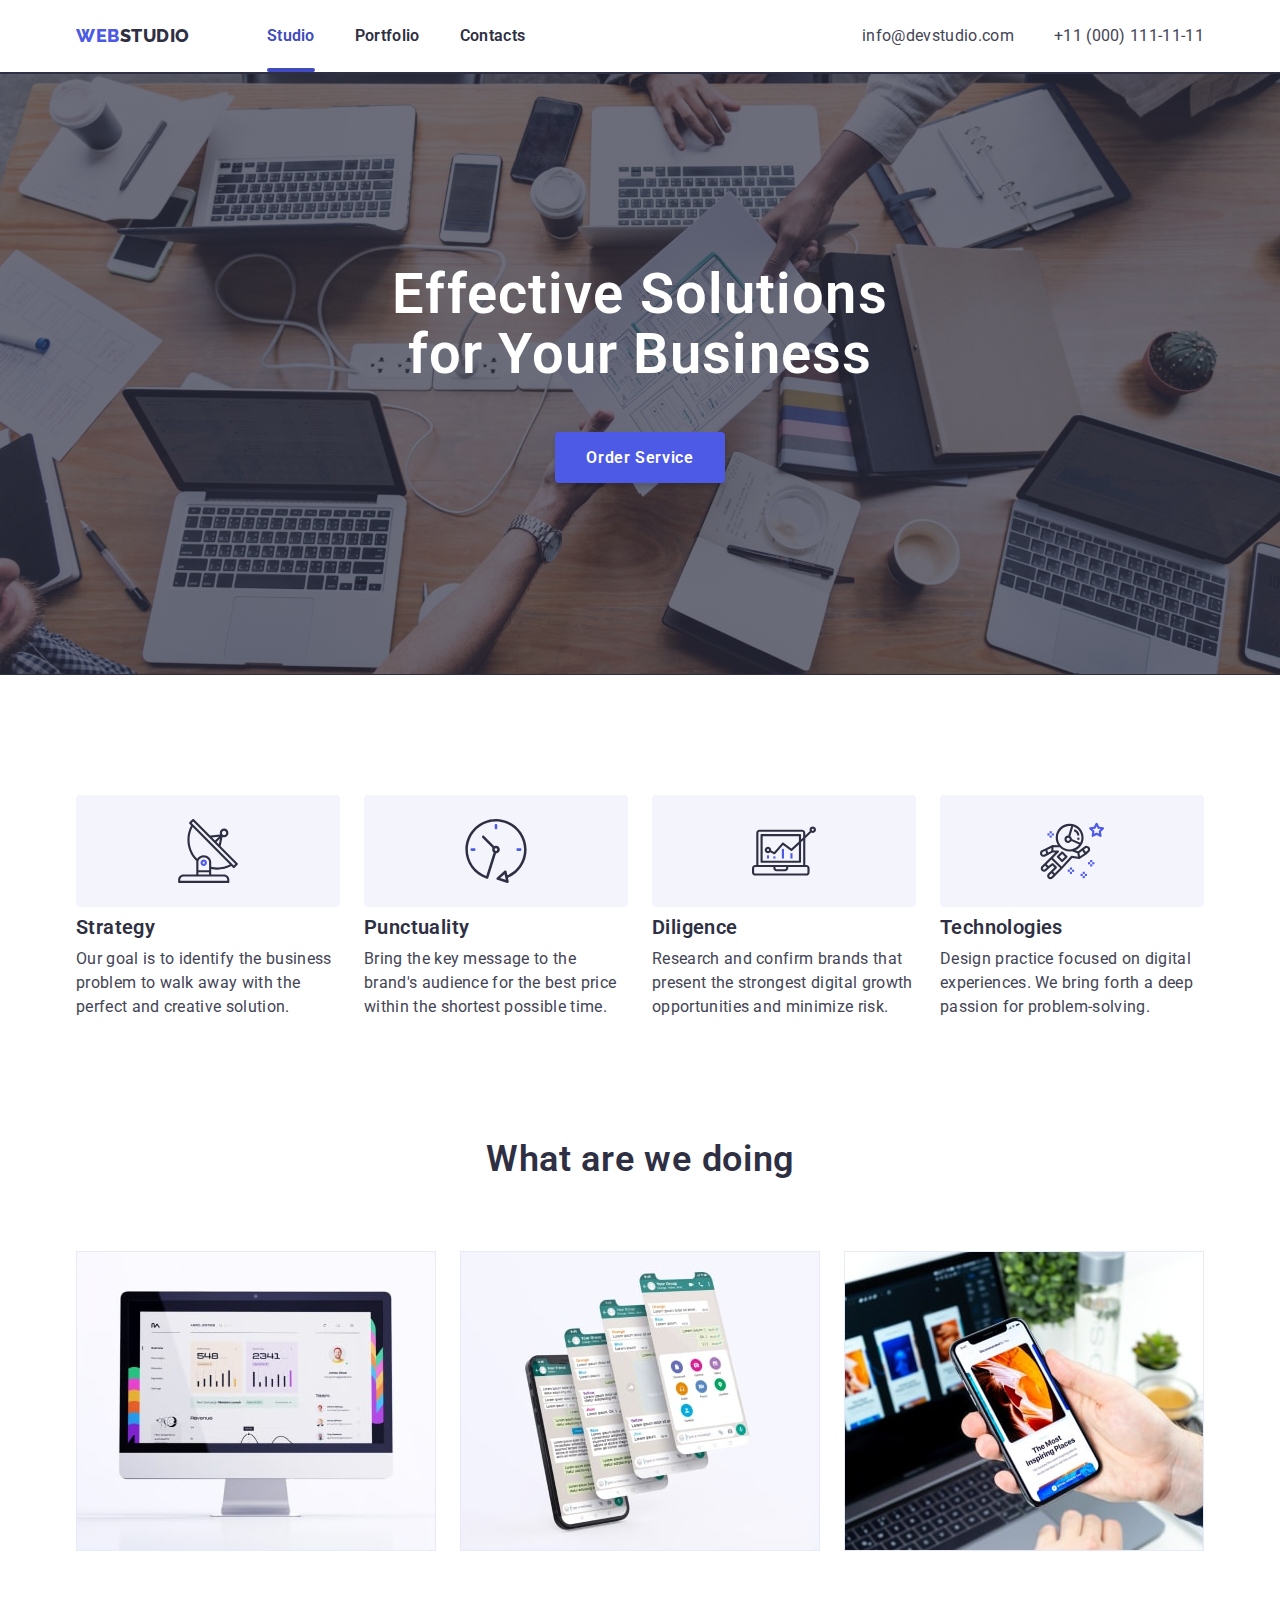
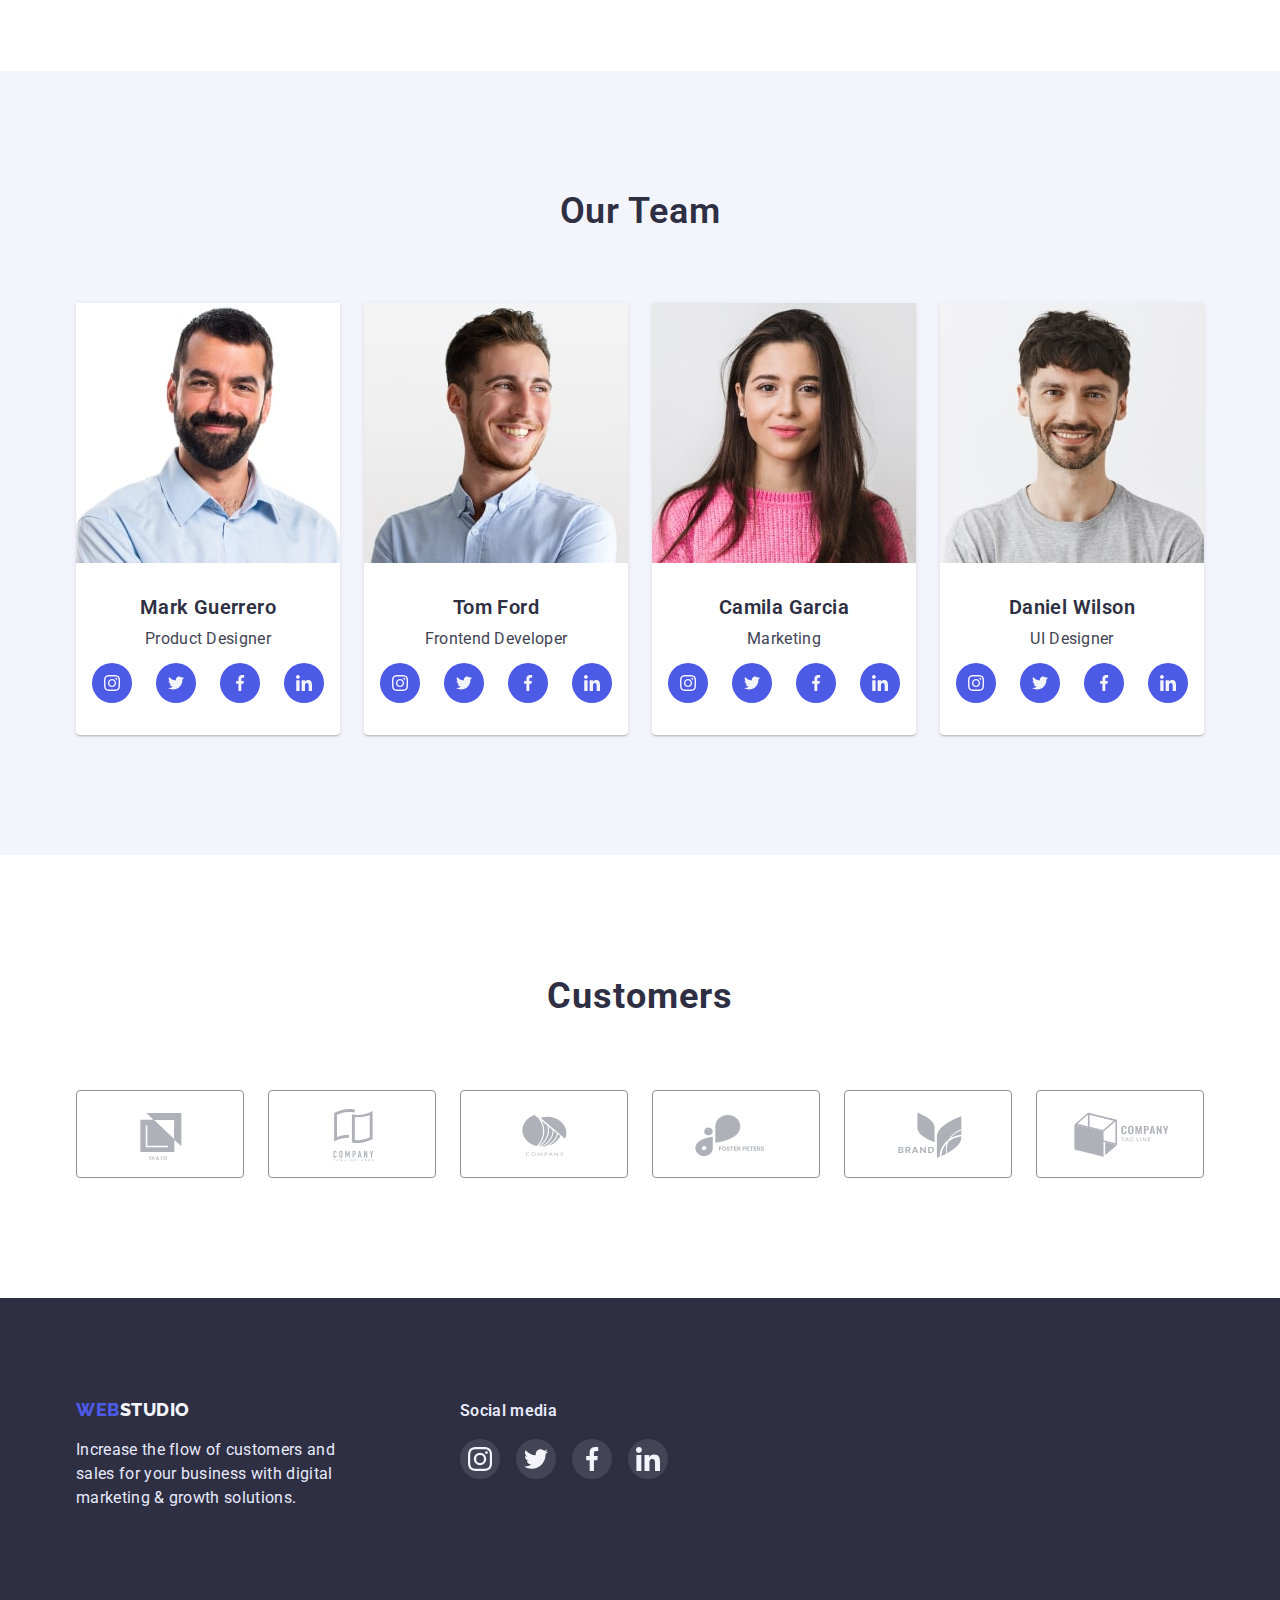
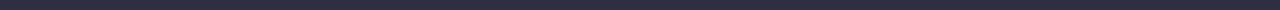
==== index.html @ 889d9b77 "Add files via upload" ====
<!DOCTYPE html>
<html lang="en">
 <head>
  <meta charset="UTF-8" />
  <meta
   http-equiv="X-UA-Compatible"
   content="IE=edge"
  />
  <meta
   name="viewport"
   content="width=device-width, initial-scale=1.0"
  />
  <title>Document</title>
  <link
   rel="stylesheet"
   href="https://cdnjs.cloudflare.com/ajax/libs/modern-normalize/1.0.0/modern-normalize.min.css"
  />
  <link
   rel="preconnect"
   href="https://fonts.googleapis.com"
  />
  <link
   rel="preconnect"
   href="https://fonts.gstatic.com"
   crossorigin
  />
  <link
   href="https://fonts.googleapis.com/css2?family=Raleway:wght@700&family=Roboto:wght@400;500;700;900&display=swap"
   rel="stylesheet"
  />

  <link
   rel="stylesheet"
   href="./css/styles.css"
  />
 </head>
 <body>
  <header class="header">
   <div class="container header-container">
    <nav class="navigation">
     <a
      href=""
      class="logo"
      ><span class="accent">Web</span>Studio</a
     >
     <ul class="header-nav-list list">
      <li class="header-item">
       <a
        href="./index.html"
        class="header-link current"
        >Studio</a
       >
      </li>
      <li class="header-item">
       <a
        href="./portfolio.html"
        class="header-link"
        >Portfolio</a
       >
      </li>
      <li class="header-item">
       <a
        href=""
        class="header-link"
        >Contacts</a
       >
      </li>
     </ul>
    </nav>
    <ul class="header-list list">
     <li class="header-item">
      <a
       href="mailto:info@devstudio.com"
       class="header-link-mail"
       >info@devstudio.com</a
      >
     </li>
     <li class="header-item">
      <a
       href="tel:+110001111111"
       class="header-link-tel"
       >+11 (000) 111-11-11</a
      >
     </li>
    </ul>
   </div>
  </header>
  <main>
   <section class="hero">
    <div class="container">
     <h1 class="hero-title">
      Effective Solutions <br />
      for Your Business
     </h1>
     <div class="btn-content">
      <button
       type="button"
       class="btn"
       data-modal-open
      >
       Order Service
      </button>
     </div>
    </div>
   </section>
   <section class="info-section">
    <div class="container">
     <div class="info-contant">
      <ul class="info-list list">
       <li class="info-item">
        <div class="info-icon-content">
         <svg
          class="info-icon"
          width="64"
          height="64"
         >
          <use href="./images/icons.svg#icon-antenna"></use>
         </svg>
        </div>
        <h3 class="info-title">Strategy</h3>
        <div class="info-title-content">
         <p class="info-text">
          Our goal is to identify the business problem to walk away with the perfect and creative solution.
         </p>
        </div>
       </li>
       <li class="info-item">
        <div class="info-icon-content">
         <svg
          class="info-icon"
          width="64"
          height="64"
         >
          <use href="./images/icons.svg#icon-clock"></use>
         </svg>
        </div>
        <div class="info-title-content">
         <h3 class="info-title">Punctuality</h3>
         <p class="info-text">
          Bring the key message to the brand's audience for the best price within the shortest possible time.
         </p>
        </div>
       </li>
       <li class="info-item">
        <div class="info-icon-content">
         <svg
          class="info-icon"
          width="64"
          height="64"
         >
          <use href="./images/icons.svg#icon-diagram"></use>
         </svg>
        </div>
        <div class="info-title-content">
         <h3 class="info-title">Diligence</h3>
         <p class="info-text">
          Research and confirm brands that present the strongest digital growth opportunities and minimize risk.
         </p>
        </div>
       </li>
       <li class="info-item">
        <div class="info-icon-content">
         <svg
          class="info-icon"
          width="64"
          height="64"
         >
          <use href="./images/icons.svg#icon-astronaut"></use>
         </svg>
        </div>
        <div class="info-title-content">
         <h3 class="info-title">Technologies</h3>
         <p class="info-text">
          Design practice focused on digital experiences. We bring forth a deep passion for problem-solving.
         </p>
        </div>
       </li>
      </ul>
     </div>
    </div>
   </section>
   <section class="action">
    <div class="container">
     <h2 class="action-title">What are we doing</h2>
     <ul class="action-list list">
      <li class="action-item">
       <img
        src="./images/img_1.jpg"
        alt="компьютер"
        width="360"
        height="300"
        class="action-img"
       />
      </li>
      <li class="action-item">
       <img
        src="./images/img_2.jpg"
        alt="чат в телефоне"
        width="360"
        height="300"
        class="action-img"
       />
      </li>
      <li class="action-item">
       <img
        src="./images/img_3.jpg"
        alt="телефон в руке"
        width="360"
        height="300"
        class="action-img"
       />
      </li>
     </ul>
    </div>
   </section>
   <section class="team">
    <div class="container">
     <h2 class="team-title">Our Team</h2>
     <ul class="team-list list">
      <li class="team-item">
       <img
        src="./images/mark_guerrero.jpg"
        alt="Mark Guerrero"
        width="264"
        class="team-img"
       />
       <div class="team-name-content">
        <h3 class="team-name">Mark Guerrero</h3>
        <p class="team-text">Product Designer</p>
        <ul class="team-soc-list list">
         <li class="team-soc-item">
          <a
           class="team-soc-link"
           href=""
          >
           <svg
            class="team-soc-icon"
            width="16"
            height="16"
           >
            <use href="./images/icons.svg#icon-instagram"></use>
           </svg>
          </a>
         </li>
         <li class="team-soc-item">
          <a
           class="team-soc-link"
           href=""
          >
           <svg
            class="team-soc-icon"
            width="16"
            height="16"
           >
            <use href="./images/icons.svg#icon-twitter"></use></svg
          ></a>
         </li>
         <li class="team-soc-item">
          <a
           class="team-soc-link"
           href=""
          >
           <svg
            class="team-soc-icon"
            width="16"
            height="16"
           >
            <use href="./images/icons.svg#icon-facebook"></use>
           </svg>
          </a>
         </li>
         <li class="team-soc-item">
          <a
           class="team-soc-link"
           href=""
          >
           <svg
            class="team-soc-icon"
            width="16"
            height="16"
           >
            <use href="./images/icons.svg#icon-linkedin"></use>
           </svg>
          </a>
         </li>
        </ul>
       </div>
      </li>
      <li class="team-item">
       <img
        src="./images/tom_ford.jpg"
        alt="Tom Ford"
        width="264"
        class="team-img"
       />
       <div class="team-name-content">
        <h3 class="team-name">Tom Ford</h3>
        <p class="team-text">Frontend Developer</p>
        <ul class="team-soc-list list">
         <li class="team-soc-item">
          <a
           class="team-soc-link"
           href=""
          >
           <svg
            class="team-soc-icon"
            width="16"
            height="16"
           >
            <use href="./images/icons.svg#icon-instagram"></use>
           </svg>
          </a>
         </li>
         <li class="team-soc-item">
          <a
           class="team-soc-link"
           href=""
          >
           <svg
            class="team-soc-icon"
            width="16"
            height="16"
           >
            <use href="./images/icons.svg#icon-twitter"></use></svg
          ></a>
         </li>
         <li class="team-soc-item">
          <a
           class="team-soc-link"
           href=""
          >
           <svg
            class="team-soc-icon"
            width="16"
            height="16"
           >
            <use href="./images/icons.svg#icon-facebook"></use>
           </svg>
          </a>
         </li>
         <li class="team-soc-item">
          <a
           class="team-soc-link"
           href=""
          >
           <svg
            class="team-soc-icon"
            width="16"
            height="16"
           >
            <use href="./images/icons.svg#icon-linkedin"></use>
           </svg>
          </a>
         </li>
        </ul>
       </div>
      </li>
      <li class="team-item">
       <img
        src="./images/camila_garcia.jpg"
        alt="Camila Garcia"
        width="264"
        class="team-img"
       />
       <div class="team-name-content">
        <h3 class="team-name">Camila Garcia</h3>
        <p class="team-text">Marketing</p>
        <ul class="team-soc-list list">
         <li class="team-soc-item">
          <a
           class="team-soc-link"
           href=""
          >
           <svg
            class="team-soc-icon"
            width="16"
            height="16"
           >
            <use href="./images/icons.svg#icon-instagram"></use>
           </svg>
          </a>
         </li>
         <li class="team-soc-item">
          <a
           class="team-soc-link"
           href=""
          >
           <svg
            class="team-soc-icon"
            width="16"
            height="16"
           >
            <use href="./images/icons.svg#icon-twitter"></use></svg
          ></a>
         </li>
         <li class="team-soc-item">
          <a
           class="team-soc-link"
           href=""
          >
           <svg
            class="team-soc-icon"
            width="16"
            height="16"
           >
            <use href="./images/icons.svg#icon-facebook"></use>
           </svg>
          </a>
         </li>
         <li class="team-soc-item">
          <a
           class="team-soc-link"
           href=""
          >
           <svg
            class="team-soc-icon"
            width="16"
            height="16"
           >
            <use href="./images/icons.svg#icon-linkedin"></use>
           </svg>
          </a>
         </li>
        </ul>
       </div>
      </li>
      <li class="team-item">
       <img
        src="./images/daniel_wilson.jpg"
        alt="Daniel Wilson"
        width="264"
        class="team-img"
       />
       <div class="team-name-content">
        <h3 class="team-name">Daniel Wilson</h3>
        <p class="team-text">UI Designer</p>
        <ul class="team-soc-list list">
         <li class="team-soc-item">
          <a
           class="team-soc-link"
           href=""
          >
           <svg
            class="team-soc-icon"
            width="16"
            height="16"
           >
            <use href="./images/icons.svg#icon-instagram"></use>
           </svg>
          </a>
         </li>
         <li class="team-soc-item">
          <a
           class="team-soc-link"
           href=""
          >
           <svg
            class="team-soc-icon"
            width="16"
            height="16"
           >
            <use href="./images/icons.svg#icon-twitter"></use></svg
          ></a>
         </li>
         <li class="team-soc-item">
          <a
           class="team-soc-link"
           href=""
          >
           <svg
            class="team-soc-icon"
            width="16"
            height="16"
           >
            <use href="./images/icons.svg#icon-facebook"></use>
           </svg>
          </a>
         </li>
         <li class="team-soc-item">
          <a
           class="team-soc-link"
           href=""
          >
           <svg
            class="team-soc-icon"
            width="16"
            height="16"
           >
            <use href="./images/icons.svg#icon-linkedin"></use>
           </svg>
          </a>
         </li>
        </ul>
       </div>
      </li>
     </ul>
    </div>
   </section>
   <section class="customers-section">
    <div class="container">
     <h2 class="customers-title">Customers</h2>
     <ul class="customers-list list">
      <li class="customers-item">
       <a
        class="customers-link"
        href=""
       >
        <svg
         class="customers-logo"
         width="104"
         height="56"
        >
         <use href="./images/icons.svg#icon-logo-1"></use>
        </svg>
       </a>
      </li>
      <li class="customers-item">
       <a
        class="customers-link"
        href=""
       >
        <svg
         class="customers-logo"
         width="104"
         height="56"
        >
         <use href="./images/icons.svg#icon-logo-2"></use>
        </svg>
       </a>
      </li>
      <li class="customers-item">
       <a
        class="customers-link"
        href=""
       >
        <svg
         class="customers-logo"
         width="104"
         height="56"
        >
         <use href="./images/icons.svg#icon-logo-3"></use>
        </svg>
       </a>
      </li>
      <li class="customers-item">
       <a
        class="customers-link"
        href=""
       >
        <svg
         class="customers-logo"
         width="104"
         height="56"
        >
         <use href="./images/icons.svg#icon-logo-4"></use>
        </svg>
       </a>
      </li>
      <li class="customers-item">
       <a
        class="customers-link"
        href=""
       >
        <svg
         class="customers-logo"
         width="104"
         height="56"
        >
         <use href="./images/icons.svg#icon-logo-5"></use>
        </svg>
       </a>
      </li>
      <li class="customers-item">
       <a
        class="customers-link"
        href=""
       >
        <svg
         class="customers-logo"
         width="104"
         height="56"
        >
         <use href="./images/icons.svg#icon-logo-6"></use>
        </svg>
       </a>
      </li>
     </ul>
    </div>
   </section>
  </main>
  <footer class="footer">
   <div class="container footer-container">
    <div class="footer-logo-content">
     <a
      href=""
      class="footer-logo"
     >
      <span class="accent">Web</span>Studio</a
     >
     <p class="footer-text">
      Increase the flow of customers and sales for your business with digital marketing & growth solutions.
     </p>
    </div>
    <div class="footer-soc-content">
     <h3 class="footer-soc">Social media</h3>
     <ul class="footer-soc-list list">
      <li class="footer-soc-item">
       <a
        class="footer-soc-link"
        href=""
       >
        <svg
         class="footer-soc-icon"
         width="24"
         height="24"
        >
         <use href="./images/icons.svg#icon-instagram"></use>
        </svg>
       </a>
      </li>
      <li class="footer-soc-item">
       <a
        class="footer-soc-link"
        href=""
       >
        <svg
         class="footer-soc-icon"
         width="24"
         height="24"
        >
         <use href="./images/icons.svg#icon-twitter"></use>
        </svg>
       </a>
      </li>
      <li class="footer-soc-item">
       <a
        class="footer-soc-link"
        href=""
       >
        <svg
         class="footer-soc-icon"
         width="24"
         height="24"
        >
         <use href="./images/icons.svg#icon-facebook"></use>
        </svg>
       </a>
      </li>
      <li class="footer-soc-item">
       <a
        class="footer-soc-link"
        href=""
       >
        <svg
         class="footer-soc-icon"
         width="24"
         height="24"
        >
         <use href="./images/icons.svg#icon-linkedin"></use>
        </svg>
       </a>
      </li>
     </ul>
    </div>
   </div>
  </footer>
  <div
   class="backdrop is-hidden"
   data-modal
  >
   <div class="modal">
    <button
     type="button"
     class="modal-close-btn"
     data-modal-close
    >
     <svg
      class="btn-icon"
      width="8"
      height="8"
     >
      <use href="./images/icons.svg#icon-vector"></use>
     </svg>
    </button>
   </div>
  </div>
  <script src="./js/modal.js"></script>
 </body>
</html>
---- css/styles.css ----
:root {
 --accent-color: #4d5ae5;
 --footer-text-color: #e7e9fc;
 --hero-title-color: #ffffff;
 --background-footer-color: #2e2f42;
 --body-text-color: #434455;
 --soc-icon: #f4f4fd;
 --main-title: #2e2f42;
}

p,
h1,
h2,
h3,
h4,
h5,
h6 {
 margin: 0;
}

ul {
 margin: 0;
 padding: 0;
}

button {
 cursor: pointer;
}

img {
 display: block;
}

body {
 font-family: "Roboto", sans-serif;
 color: #434455;
}

.list {
 list-style: none;
}

a {
 text-decoration: none;
}

.container {
 width: 1128px;
 /* padding-left: 15px;
 padding-right: 15px; */
 margin: 0 auto;
 /* outline: 2px solid red; */
}

.logo {
 font-family: "Raleway";
 font-style: normal;
 font-weight: 800;
 font-size: 18px;
 line-height: 1.33;
 letter-spacing: 0.03em;
 color: var(--main-title);
 text-transform: uppercase;
}

.accent {
 color: var(--accent-color);
}
/* -----------HEADER------------- */
.header {
 padding-top: 24px;
 padding-bottom: 24px;
 background: #ffffff;
 box-shadow: 0px 2px 1px rgba(46, 47, 66, 0.08), 0px 1px 1px rgba(46, 47, 66, 0.16), 0px 1px 6px rgba(46, 47, 66, 0.08);
}

.logo {
 margin-right: 77px;
}

.header-container {
 display: flex;
}

.navigation {
 display: flex;
 margin-right: auto;
}

.header-nav-list {
 display: flex;
 gap: 40px;
}

.header-list {
 display: flex;
}

.header-link {
 font-weight: 600;
 font-size: 16px;
 line-height: 1.5;
 letter-spacing: 0.02em;
 color: var(--main-title);
 padding: 24px 0 28px 0;
 transition: color 250ms cubic-bezier(0.4, 0, 0.2, 1);
}

.header-link:hover,
.header-link:focus {
 color: #434455;
}

.current {
 position: relative;
}

.header-link.current::after {
 content: "";
 width: 100%;
 height: 4px;
 background: #404bbf;
 border-radius: 2px;
 position: absolute;
 left: 0;
 bottom: 1px;
}

.header-nav-list .header-link.current {
 color: #404bbf;
}

.header-link-mail,
.header-link-tel {
 font-weight: 400;
 font-size: 16px;
 line-height: 1.5;
 letter-spacing: 0.02em;
 color: var(--body-text-color);
 transition: color 250ms cubic-bezier(0.4, 0, 0.2, 1);
}

.header-link-mail:hover,
.header-link-tel:hover,
.header-link-mail:focus,
.header-link-tel:focus {
 color: #4d5ae5;
}

.header-link-mail {
 margin-right: 40px;
}

/* --------------HERO------------ */

.hero {
 background: var(--background-footer-color);
 background-image: linear-gradient(rgba(46, 47, 66, 0.7), rgba(46, 47, 66, 0.7)), url(../images/hero-bg.jpg);
 background-repeat: no-repeat;
 background-position: center;

 padding-top: 192px;
 padding-bottom: 192px;
}

.hero-title {
 font-weight: 600;
 font-size: 56px;
 line-height: calc(60 / 56);
 letter-spacing: 0.02em;
 color: var(--hero-title-color);
 margin-bottom: 48px;
 text-align: center;
 margin-bottom: 48px;
}

.btn {
 min-width: 170px;
 height: 51px;
 background: #4d5ae5;
 box-shadow: 0px 4px 4px rgba(0, 0, 0, 0.15);
 border-radius: 4px;
 border: none;
 font-weight: 600;
 font-size: 16px;
 line-height: calc(19 / 16);
 letter-spacing: 0.04em;
 color: #ffffff;
}

.btn-content {
 display: flex;
 justify-content: center;
}

.btn:hover,
.btn:focus {
 background: #4d5ae5;
 box-shadow: 0px 1px 6px rgba(46, 47, 66, 0.08), 0px 1px 1px rgba(46, 47, 66, 0.16), 0px 2px 1px rgba(46, 47, 66, 0.08);
 border-radius: 4px;
}

/* ---------INFO----------- */
.info-section {
 padding-top: 120px;
 padding-bottom: 120px;
}

.info-list {
 display: flex;
 gap: 24px;
}

.info-icon-content {
 width: 264px;
 height: 112px;
 background: #f4f4fd;
 border-radius: 4px;
 display: flex;
 align-items: center;
 justify-content: center;
 margin-bottom: 8px;
}

.info-title {
 font-weight: 600;
 font-size: 20px;
 line-height: calc(24 / 20);
 letter-spacing: 0.02em;
 color: var(--main-title);
 margin-bottom: 8px;
}

.info-text {
 width: 264px;
 height: 72px;
 font-size: 16px;
 line-height: calc(24 / 16);
 letter-spacing: 0.02em;
 color: var(--body-text-color);
}

/* ----------action----------- */

.action {
 padding-bottom: 120px;
}

.action-title {
 font-weight: 600;
 font-size: 36px;
 line-height: calc(40 / 36);
 letter-spacing: 0.02em;
 color: var(--main-title);
 margin-bottom: 72px;
 text-align: center;
}

.action-list {
 display: flex;
 gap: 24px;
}

/* -----------TEAM---------- */
.team {
 background: #f4f4fd;
 padding-top: 120px;
 padding-bottom: 120px;
}

.team-title {
 font-weight: 600;
 font-size: 36px;
 line-height: calc(40 / 36);
 letter-spacing: 0.02em;
 color: var(--main-title);
 margin-bottom: 72px;
 text-align: center;
}

.team-list {
 display: flex;
 gap: 24px;
}

.team-item {
 width: calc((100% - 72px) / 4);
 background: #ffffff;
 box-shadow: 0px 1px 6px rgba(46, 47, 66, 0.08), 0px 1px 1px rgba(46, 47, 66, 0.16), 0px 2px 1px rgba(46, 47, 66, 0.08);
 border-radius: 0px 0px 4px 4px;
}

.team-name-content {
 padding-top: 32px;
 padding-bottom: 32px;
}

.team-name {
 font-weight: 600;
 font-size: 20px;
 line-height: calc(24 / 20);
 letter-spacing: 0.02em;
 color: var(--main-title);
 margin-bottom: 8px;
 text-align: center;
}

.team-text {
 font-size: 16px;
 line-height: calc(24 / 16);
 letter-spacing: 0.02em;
 color: var(--body-text-color);
 text-align: center;
 margin-bottom: 12px;
}

.team-soc-list {
 display: flex;
 justify-content: center;
 gap: 24px;
}

.team-soc-item {
 width: 40px;
 height: 40px;
}

.team-soc-link {
 width: 100%;
 height: 100%;
 background: #4d5ae5;
 border-radius: 50%;
 display: flex;
 align-items: center;
 justify-content: center;
}

.team-soc-icon {
 fill: var(--soc-icon);
}

/* -----------Customers---------- */
.customers-section {
 padding-top: 120px;
 padding-bottom: 120px;
}

.customers-title {
 font-weight: 700;
 font-size: 36px;
 line-height: calc(43 / 36);
 letter-spacing: 0.03em;
 text-align: center;
 color: var(--main-title);
 margin-bottom: 72px;
}

.customers-list {
 display: flex;
 gap: 24px;
}

.customers-item {
 width: 168px;
 height: 88px;
}

.customers-link {
 width: 100%;
 height: 100%;
 border: 1px solid #8e8f99;
 border-radius: 4px;
 display: flex;
 align-items: center;
 justify-content: center;
 color: #afb1b8;
 transition: border-color 250ms cubic-bezier(0.4, 0, 0.2, 1), color 250ms cubic-bezier(0.4, 0, 0.2, 1);
}

.customers-link:hover {
 border-color: var(--accent-color);
 color: var(--accent-color);
}

.customers-logo {
 fill: currentColor;
}
/* ------------FOOTER----------- */

.footer {
 background: var(--background-footer-color);
 padding-top: 100px;
 padding-bottom: 100px;
}

.footer-container {
 display: flex;
 align-items: baseline;
}

.footer-logo-content {
 display: flex;
 flex-direction: column;
 margin-right: 120px;
 /* min-width: 264px;
 min-height: 72px; */
}

.footer-logo {
 font-family: "Raleway";
 font-style: normal;
 font-weight: 800;
 font-size: 18px;
 line-height: 1.33;
 letter-spacing: 0.03em;
 color: #f4f4fd;
 text-transform: uppercase;
 margin-bottom: 16px;
}

.footer-text {
 width: 264px;
 height: 72px;
 font-size: 16px;
 line-height: calc(24 / 16);
 letter-spacing: 0.02em;
 color: var(--footer-text-color);
}

.footer-soc {
 font-weight: 600;
 font-size: 16px;
 line-height: calc(24 / 16);
 letter-spacing: 0.02em;
 color: var(--footer-text-color);
 margin-bottom: 16px;
}

.footer-soc-list {
 display: flex;
 gap: 16px;
}

.footer-soc-item {
 width: 40px;
 height: 40px;
}

.footer-soc-link {
 width: 100%;
 height: 100%;
 background: rgba(255, 255, 255, 0.1);
 border-radius: 50%;
 display: flex;
 align-items: center;
 justify-content: center;
 transition: background-color 250ms cubic-bezier(0.4, 0, 0.2, 1);
}

.footer-soc-link:hover {
 background-color: #31d0aa;
}

.footer-soc-icon {
 fill: var(--soc-icon);
}

/* -------------PRTF---------- */
.prtf {
 padding-top: 96px;
 padding-bottom: 120px;
}

.prtf-list-btn {
 display: flex;
 justify-content: center;
 margin-bottom: 72px;
 gap: 24px;
}

.prtf-btn {
 background: #f4f4fd;
 border: 1px solid #e7e9fc;
 border-radius: 4px;
 font-weight: 600;
 font-size: 16px;
 line-height: calc(24 / 16);
 text-align: center;
 letter-spacing: 0.04em;
 color: #4d5ae5;
 padding: 12px 24px;
 transition: background 250ms cubic-bezier(0.4, 0, 0.2, 1), box-shadow 250ms cubic-bezier(0.4, 0, 0.2, 1),
  color 250ms cubic-bezier(0.4, 0, 0.2, 1), border-radius 250ms cubic-bezier(0.4, 0, 0.2, 1),
  border 250ms cubic-bezier(0.4, 0, 0.2, 1);
}

.prtf-btn:hover,
.prtf-btn:focus {
 background: #4d5ae5;
 box-shadow: 0px 3px 1px rgba(0, 0, 0, 0.1), 0px 2px 1px rgba(0, 0, 0, 0.08), 0px 2px 2px rgba(0, 0, 0, 0.12);
 border-radius: 4px;
 color: #ffffff;
 border: 1px solid #4d5ae5;
}

.prtf-list {
 display: flex;
 flex-wrap: wrap;
 row-gap: 48px;
 column-gap: 24px;
}

.prtf-item {
 width: calc((100% - 48px) / 3);
 transition: box-shadow 250ms cubic-bezier(0.4, 0, 0.2, 1);
}

.prtf-item:hover {
 box-shadow: 0px 1px 6px rgba(46, 47, 66, 0.08), 0px 1px 1px rgba(46, 47, 66, 0.16), 0px 2px 1px rgba(46, 47, 66, 0.08);
}

.prtf-top-wrap {
 position: relative;
 overflow: hidden;
}

.prtf-top-text {
 position: absolute;
 top: 0;
 font-size: 16px;
 line-height: calc(24 / 16);
 letter-spacing: 0.02em;
 color: #f4f4fd;
 background: #4d5ae5;
 padding: 40px;
 height: 100%;
 transform: translateY(100%);
 transition: transform 250ms cubic-bezier(0.4, 0, 0.2, 1);
}

.prtf-item:hover .prtf-top-text {
 transform: translateY(0);
}

.prtf-title-content {
 padding: 32px 0px 32px 16px;
 border: 0.5px solid #f4f4fd;
 box-shadow: 0px 1px 6px rgba(16, 16, 21, 0.08);
}

.prtf-title {
 font-weight: 600;
 font-size: 20px;
 line-height: calc(24 / 20);
 letter-spacing: 0.02em;
 color: var(--main-title);
 margin-bottom: 8px;
}

.prtf-text {
 font-size: 16px;
 line-height: calc(24 / 16);
 letter-spacing: 0.02em;
 color: var(--body-text-color);
}

/* ---------------BACKDROP---------- */

.backdrop {
 position: fixed;
 top: 0;
 width: 100%;
 height: 100%;
 background: rgba(46, 47, 66, 0.4);
 transition: opacity 250ms cubic-bezier(0.4, 0, 0.2, 1), visibility 250ms cubic-bezier(0.4, 0, 0.2, 1);
}

.modal {
 width: 408px;
 min-height: 576px;
 background: #fcfcfc;
 box-shadow: 0px 1px 1px rgba(0, 0, 0, 0.14), 0px 1px 3px rgba(0, 0, 0, 0.12), 0px 2px 1px rgba(0, 0, 0, 0.2);
 border-radius: 4px;
 position: absolute;
 top: 50%;
 left: 50%;
 transform: translate(-50%, -50%) scale(1);
 transition: transform 250ms cubic-bezier(0.4, 0, 0.2, 1);
}

.backdrop.is-hidden .modal {
 transform: translate(-50%, -50%) scale(2.5);
}

.modal-close-btn {
 position: absolute;
 top: 24px;
 right: 24px;
 width: 24px;
 height: 24px;
 border-radius: 50%;
 border: 1px solid rgba(0, 0, 0, 0.1);
 background: #e7e9fc;
 display: flex;
 align-items: center;
 justify-content: center;
 transition: background 250ms cubic-bezier(0.4, 0, 0.2, 1);
}

.modal-close-btn:hover {
 background: #404bbf;
}

.btn-icon {
 fill: #000000;
 transition: fill 250ms cubic-bezier(0.4, 0, 0.2, 1);
}

.modal-close-btn:hover .btn-icon {
 fill: #ffffff;
}

.is-hidden {
 opacity: 0;
 pointer-events: none;
 visibility: hidden;
}
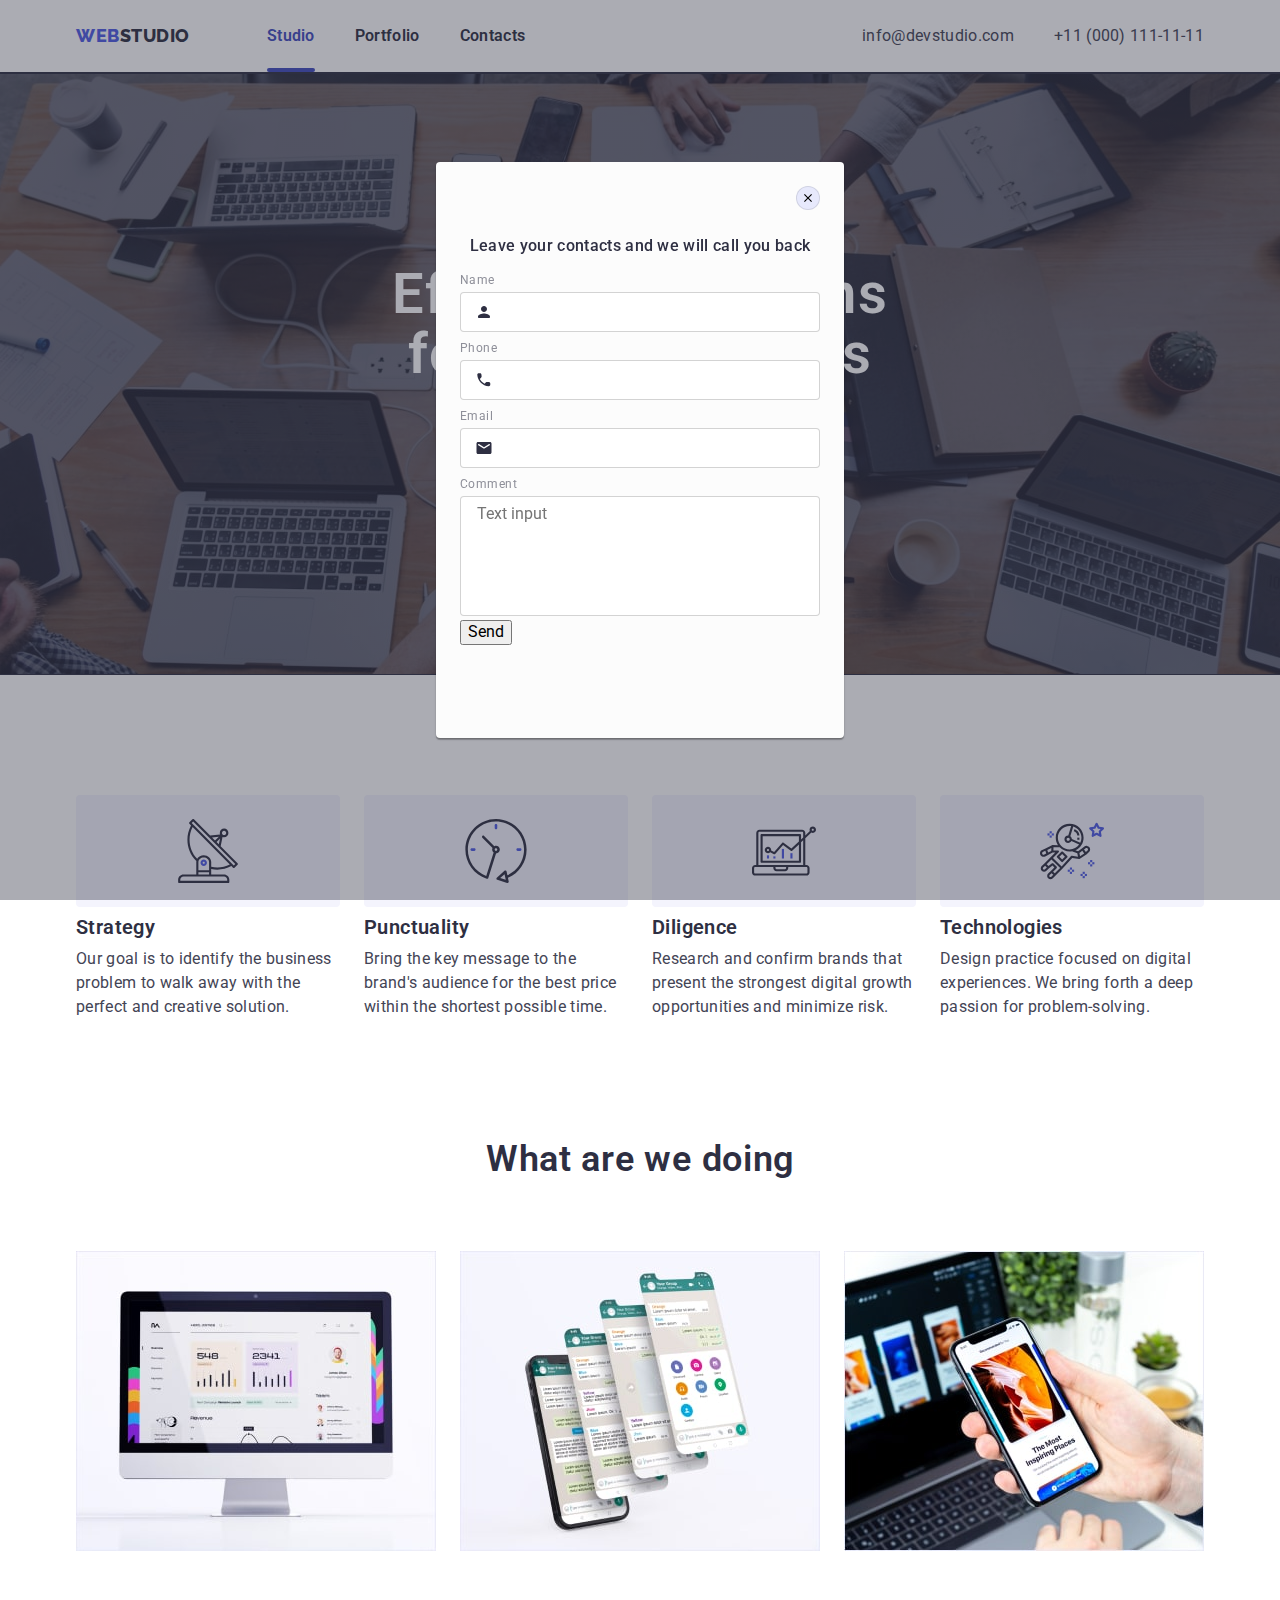
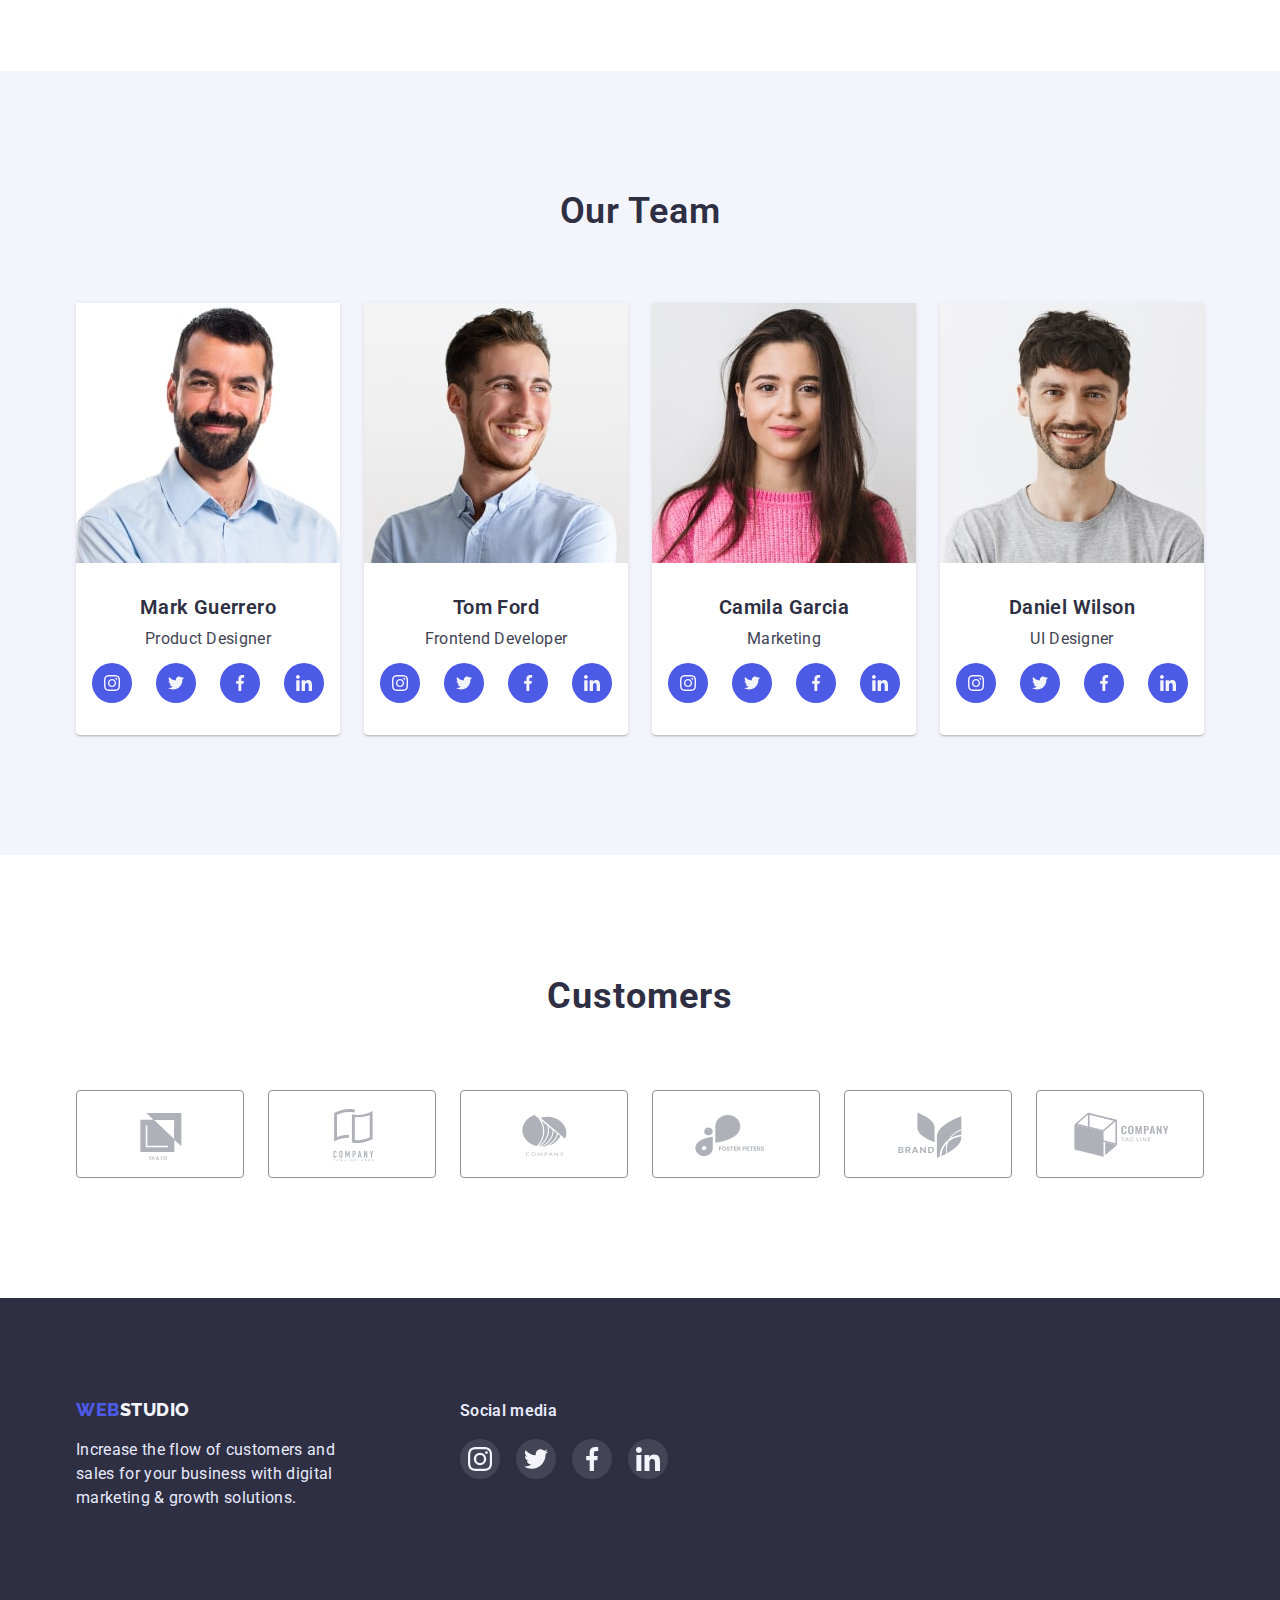
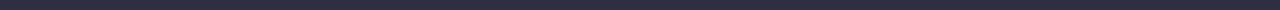
==== commit ed3a1d2f: "modal" ====
--- a/index.html
+++ b/index.html
@@ -665,7 +665,7 @@
    </div>
   </footer>
   <div
-   class="backdrop is-hidden"
+   class="backdrop"
    data-modal
   >
    <div class="modal">
@@ -682,6 +682,96 @@
       <use href="./images/icons.svg#icon-vector"></use>
      </svg>
     </button>
+    <p class="modal-title">Leave your contacts and we will call you back</p>
+    <form class="modal-form">
+     <div class="form-field">
+      <label
+       for="user-name"
+       class="modal-label"
+       >Name</label
+      >
+      <div class="modal-input-wrap">
+       <input
+        type="text"
+        name="user-name"
+        class="modal-input"
+        id="user-name"
+        required
+       />
+       <svg
+        class="modal-icon"
+        width="18"
+        height="18"
+       >
+        <use href="./images/icons.svg#icon-person"></use>
+       </svg>
+      </div>
+     </div>
+
+     <div class="form-field">
+      <label
+       for="user-tel"
+       class="modal-label"
+       >Phone</label
+      >
+      <div class="modal-input-wrap">
+       <input
+        type="tel"
+        name="user-tel"
+        class="modal-input"
+        id="user-tel"
+        required
+       />
+       <svg
+        class="modal-icon"
+        width="18"
+        height="18"
+       >
+        <use href="./images/icons.svg#icon-phone"></use>
+       </svg>
+      </div>
+     </div>
+
+     <div class="form-field">
+      <label
+       for="user-email"
+       class="modal-label"
+       >Email</label
+      >
+      <div class="modal-input-wrap">
+       <input
+        type="email"
+        name="user-email"
+        class="modal-input"
+        id="user-email"
+        required
+       />
+       <svg
+        class="modal-icon"
+        width="18"
+        height="18"
+       >
+        <use href="./images/icons.svg#icon-email"></use>
+       </svg>
+      </div>
+     </div>
+     <div class="form-field-textarea">
+      <label
+       for="user-text"
+       class="modal-label"
+      >
+       Comment</label
+      >
+      <textarea
+       class="modal-comment"
+       name="user-text"
+       id="user-text"
+       placeholder="Text input"
+      ></textarea>
+     </div>
+
+     <button type="submit">Send</button>
+    </form>
    </div>
   </div>
   <script src="./js/modal.js"></script>
--- a/css/styles.css
+++ b/css/styles.css
@@ -586,6 +586,7 @@
  left: 50%;
  transform: translate(-50%, -50%) scale(1);
  transition: transform 250ms cubic-bezier(0.4, 0, 0.2, 1);
+ padding: 72px 24px 24px 24px;
 }
 
 .backdrop.is-hidden .modal {
@@ -625,3 +626,64 @@
  pointer-events: none;
  visibility: hidden;
 }
+.modal-title {
+ font-style: normal;
+ font-weight: 500;
+ font-size: 16px;
+ line-height: calc(24 / 16);
+ color: #2e2f42;
+ text-align: center;
+ letter-spacing: 0.02em;
+ margin-bottom: 14px;
+}
+
+.modal-label {
+ font-size: 12px;
+ line-height: calc(16 / 12);
+ letter-spacing: 0.04em;
+ color: #8e8f99;
+ margin-bottom: 4px;
+ display: block;
+}
+
+.modal-input-wrap {
+ position: relative;
+ margin-bottom: 8px;
+}
+
+.modal-input {
+ width: 100%;
+ height: 40px;
+ border: 1px solid rgba(33, 33, 33, 0.2);
+ border-radius: 4px;
+ padding-left: 38px;
+ outline: none;
+ transition: border 250ms cubic-bezier(0.4, 0, 0.2, 1);
+}
+
+.modal-input:focus {
+ border: 1px solid #4d5ae5;
+}
+
+.modal-input:focus + .modal-icon {
+ fill: #4d5ae5;
+}
+
+.modal-icon {
+ position: absolute;
+ left: 15px;
+ top: 50%;
+ transform: translateY(-50%);
+ fill: #2e2f42;
+ transition: fill 250ms cubic-bezier(0.4, 0, 0.2, 1);
+}
+
+.modal-comment {
+ width: 100%;
+ height: 120px;
+ border: 1px solid rgba(33, 33, 33, 0.2);
+ border-radius: 4px;
+ resize: none;
+ outline: none;
+ padding: 8px 16px;
+}
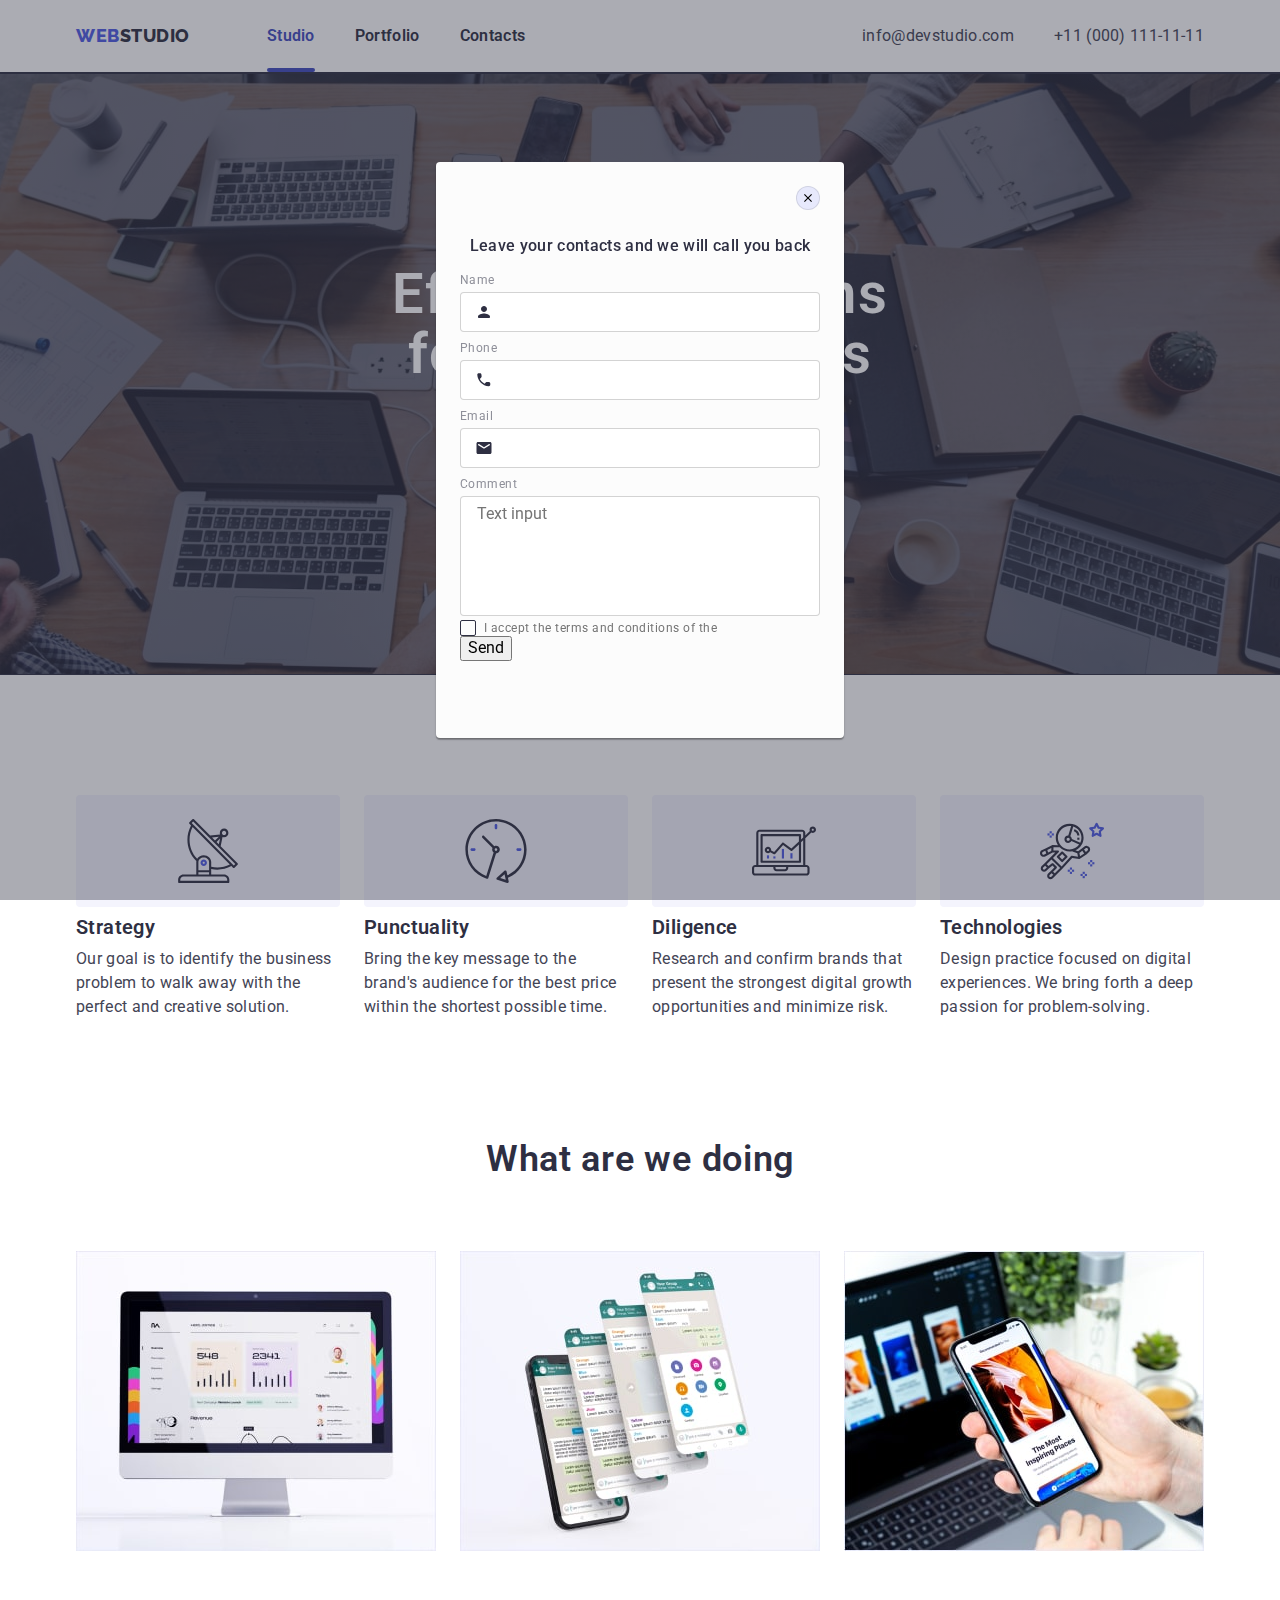
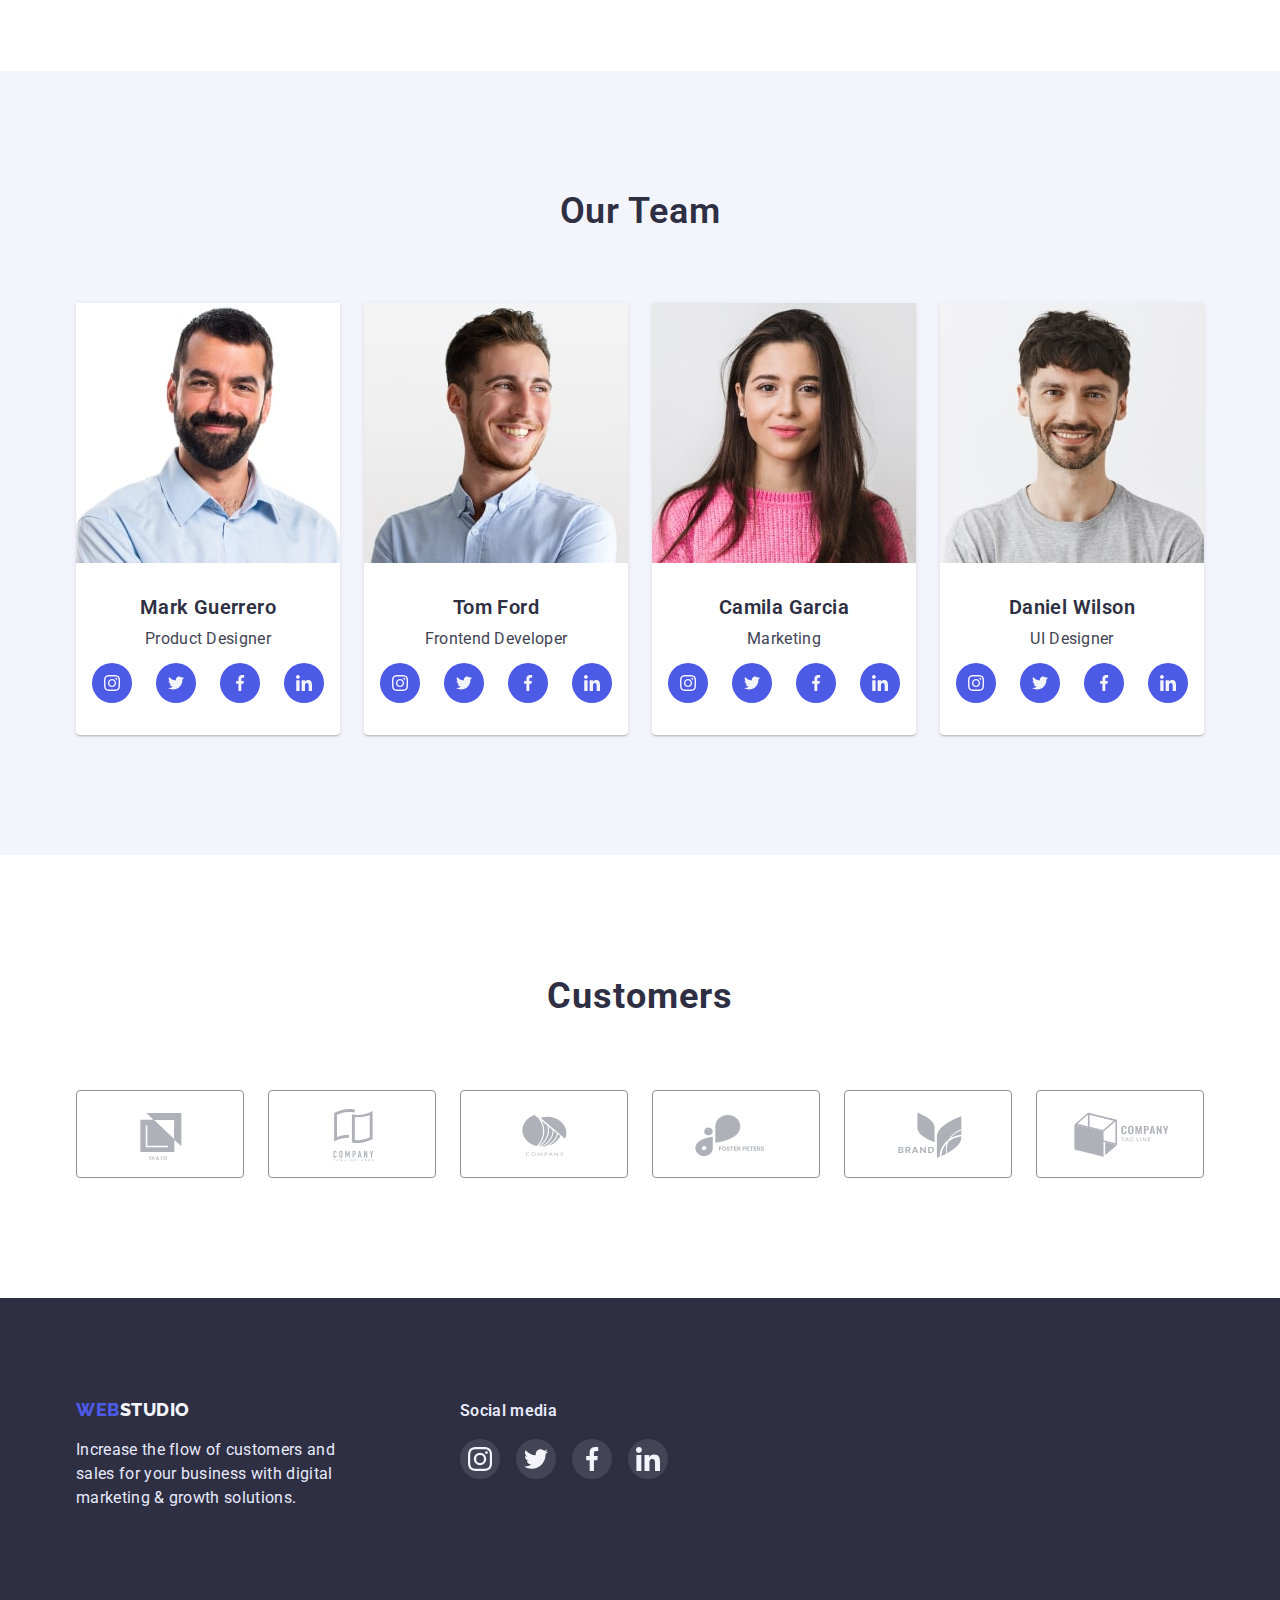
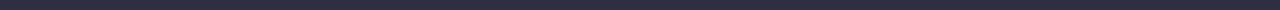
==== commit 5e613cfc: "check" ====
--- a/index.html
+++ b/index.html
@@ -769,7 +769,29 @@
        placeholder="Text input"
       ></textarea>
      </div>
-
+     <div class="modal-field">
+      <input
+       class="modal-check visually-hidden"
+       type="checkbox"
+       name="modal-check"
+       id="modal-check"
+      />
+      <label
+       for="modal-check"
+       class="modal-check-text"
+      >
+       <span>
+        <svg
+         class="modal-check-icon"
+         width="10"
+         height="8"
+        >
+         <use href="./images/icons.svg#icon-check"></use>
+        </svg>
+       </span>
+       I accept the terms and conditions of the</label
+      >
+     </div>
      <button type="submit">Send</button>
     </form>
    </div>
--- a/css/styles.css
+++ b/css/styles.css
@@ -42,6 +42,19 @@
 
 a {
  text-decoration: none;
+}
+
+.visually-hidden {
+ position: absolute;
+ white-space: nowrap;
+ width: 1px;
+ height: 1px;
+ overflow: hidden;
+ border: 0;
+ padding: 0;
+ clip: rect(0 0 0 0);
+ clip-path: inset(50%);
+ margin: -1px;
 }
 
 .container {
@@ -687,3 +700,30 @@
  outline: none;
  padding: 8px 16px;
 }
+
+.modal-check-text {
+ font-size: 12px;
+ line-height: calc(16 / 12);
+ letter-spacing: 0.04em;
+ color: #757575;
+ display: flex;
+ align-items: center;
+}
+
+.modal-check-text span {
+ width: 16px;
+ height: 16px;
+ border: 1.25px solid #2e2f42;
+ border-radius: 2px;
+ margin-right: 8px;
+ display: flex;
+ align-items: center;
+ justify-content: center;
+ fill: transparent;
+}
+
+.modal-check:checked + .modal-check-text span {
+ background-color: #404bbf;
+ border: none;
+ fill: #f4f4fd;
+}
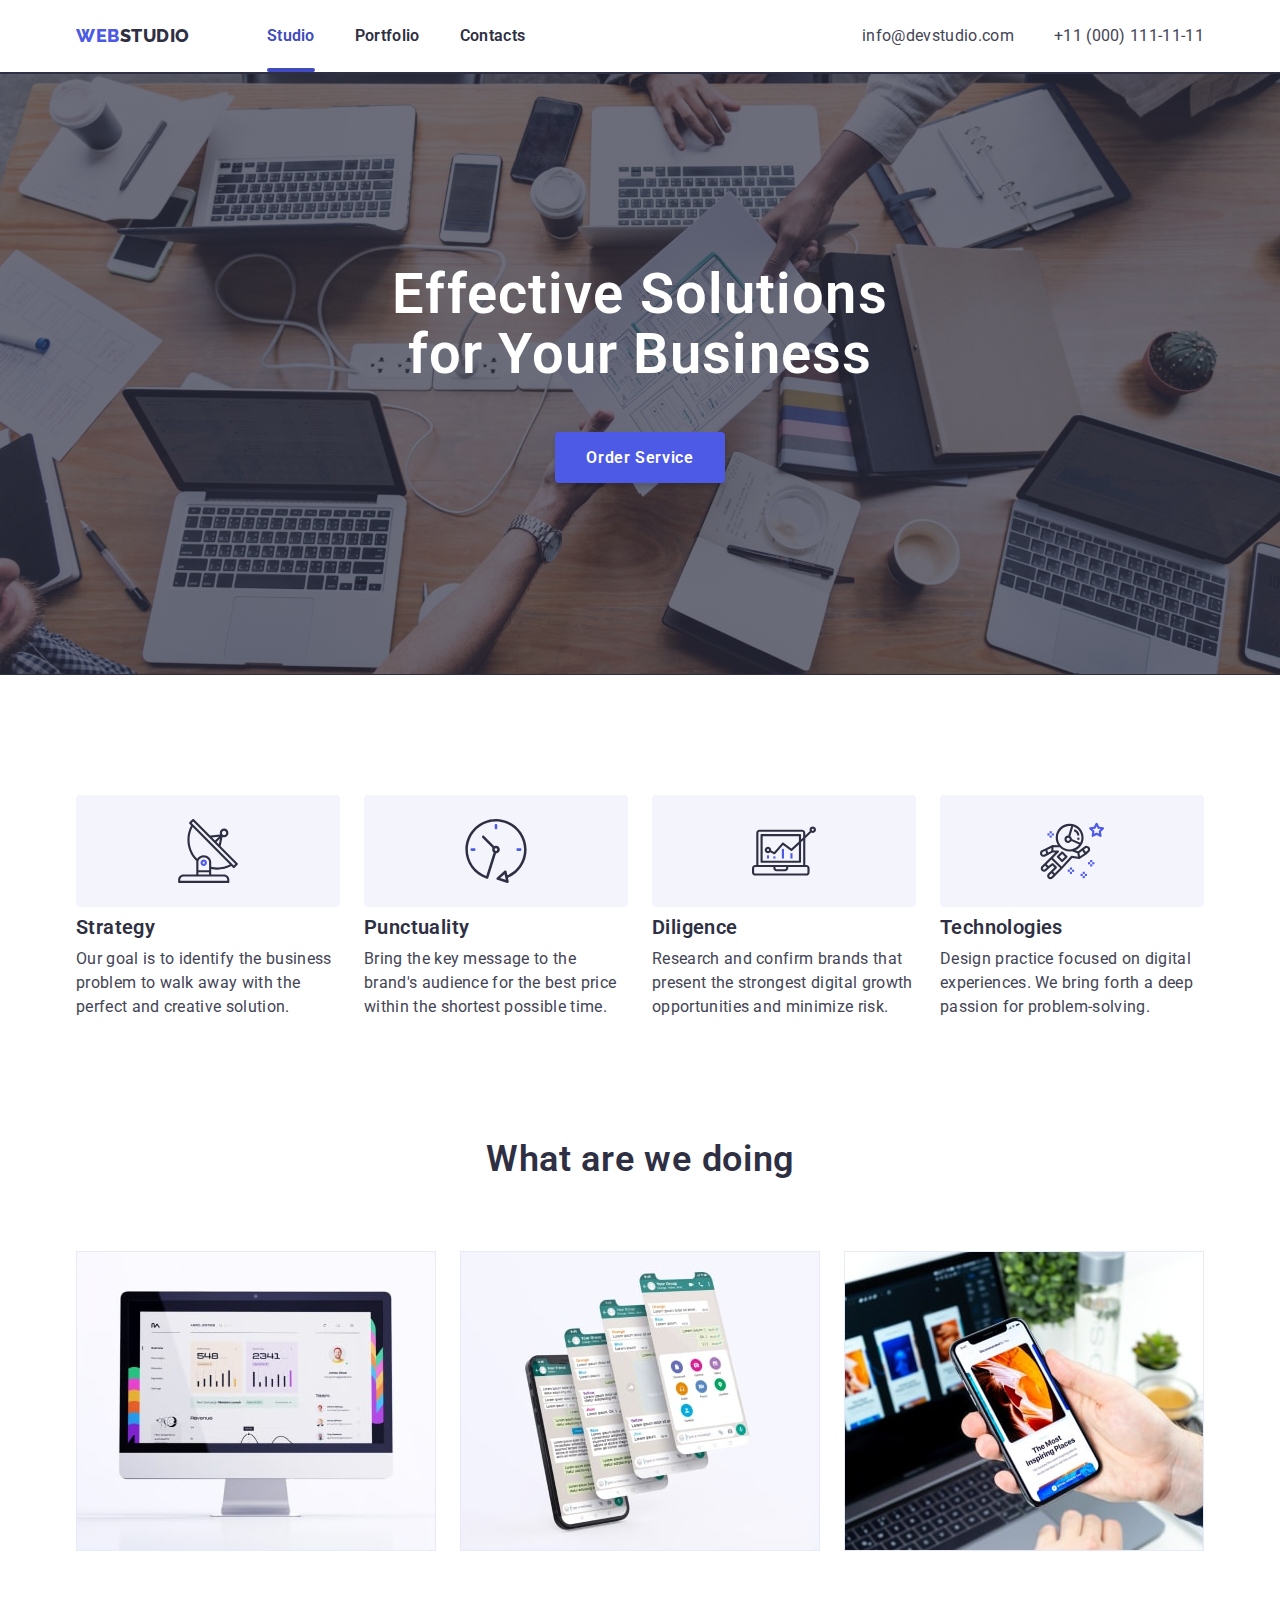
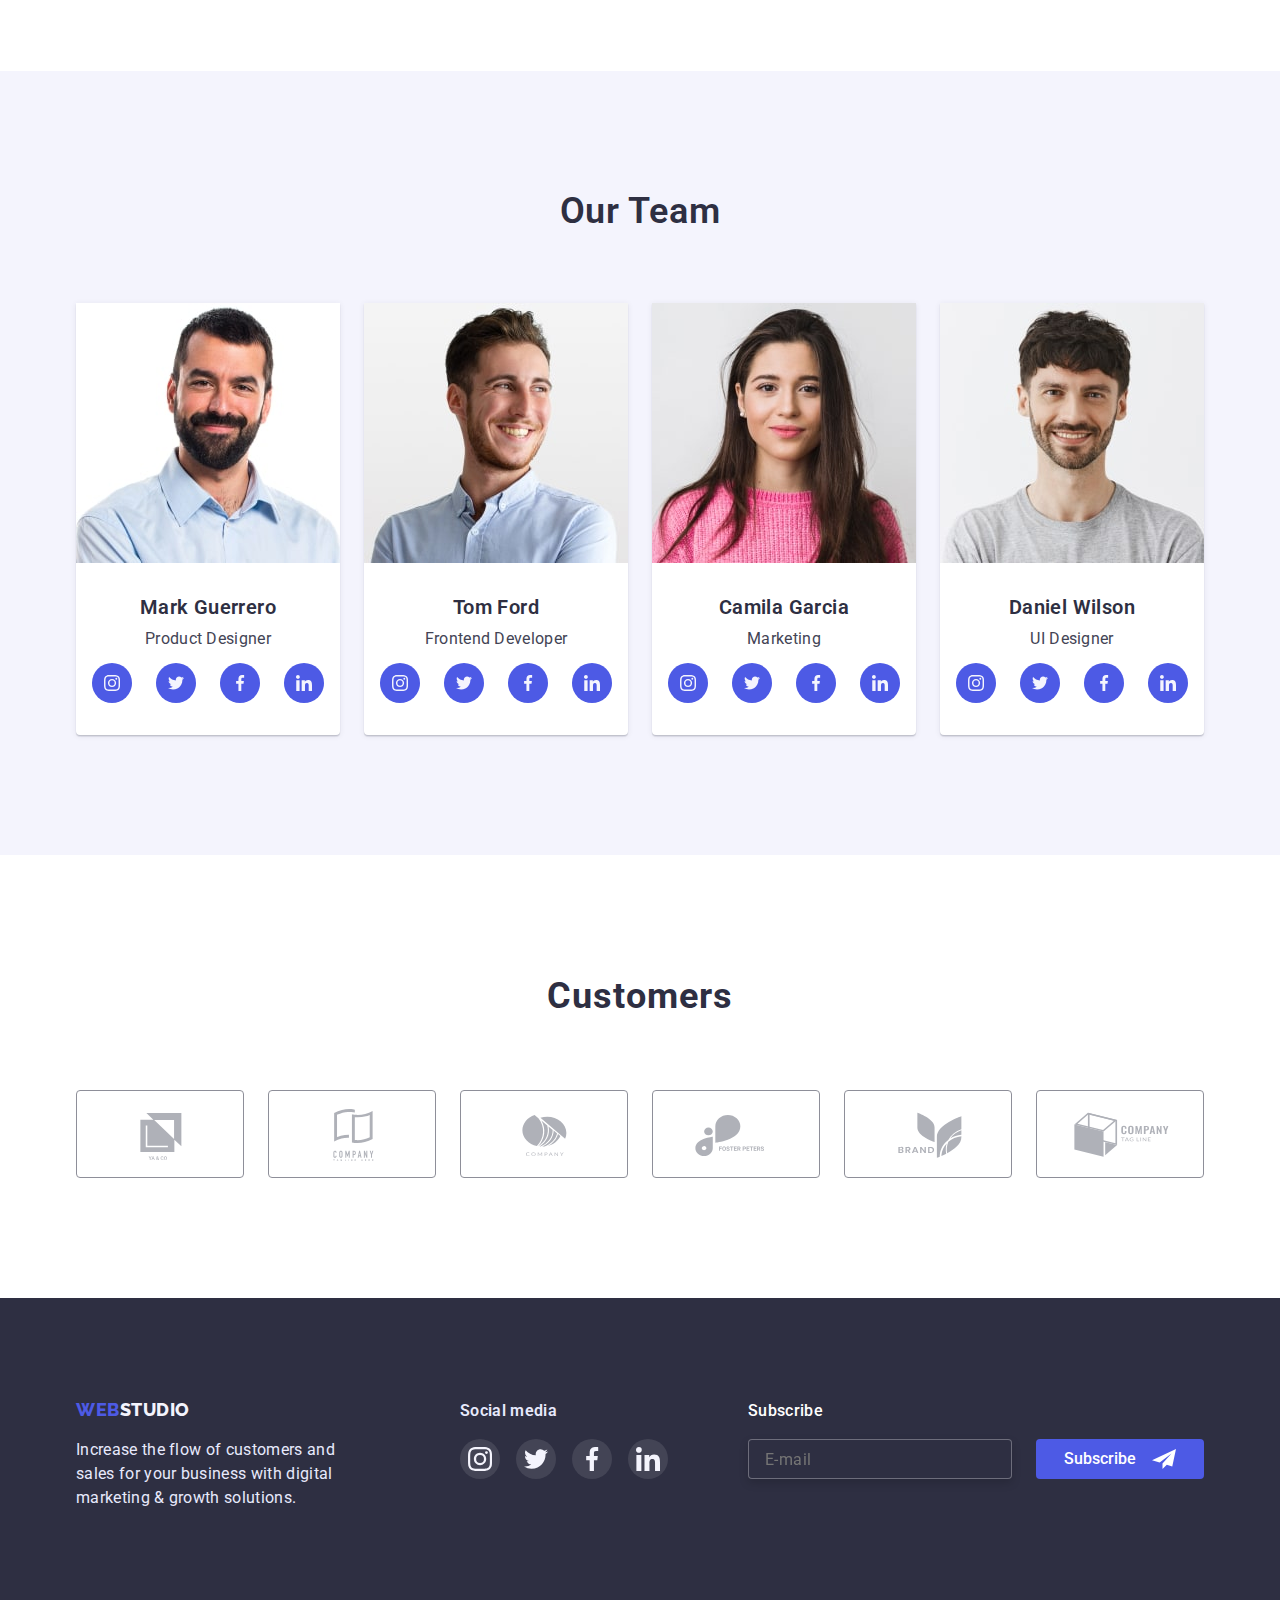
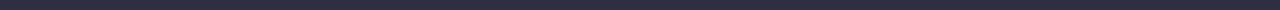
==== commit 0224631b: "hover, fokus, modal, footer-form" ====
--- a/index.html
+++ b/index.html
@@ -662,10 +662,40 @@
       </li>
      </ul>
     </div>
+    <form class="footer-form-content">
+     <div class="footer-form">
+      <label
+       class="footer-form-label"
+       for="online-email"
+       >Subscribe</label
+      >
+      <input
+       type="email"
+       name="online-email"
+       id="online-email"
+       class="footer-form-input"
+       placeholder="E-mail"
+       required
+      />
+     </div>
+     <button
+      class="footer-btn"
+      type="submit"
+     >
+      Subscribe
+      <svg
+       class="footer-form-svg"
+       width="24"
+       height="24"
+      >
+       <use href="./images/icons.svg#icon-send"></use>
+      </svg>
+     </button>
+    </form>
    </div>
   </footer>
   <div
-   class="backdrop"
+   class="backdrop is-hidden"
    data-modal
   >
    <div class="modal">
@@ -789,10 +819,22 @@
          <use href="./images/icons.svg#icon-check"></use>
         </svg>
        </span>
-       I accept the terms and conditions of the</label
+       I accept the terms and conditions of the
+       <a
+        href=""
+        class="modal-link"
+        >Privacy Policy</a
+       ></label
       >
      </div>
-     <button type="submit">Send</button>
+     <div class="modal-btn-content">
+      <button
+       class="modal-btn"
+       type="submit"
+      >
+       Send
+      </button>
+     </div>
     </form>
    </div>
   </div>
--- a/css/styles.css
+++ b/css/styles.css
@@ -440,6 +440,10 @@
  color: var(--footer-text-color);
 }
 
+.footer-soc-content {
+ margin-right: 80px;
+}
+
 .footer-soc {
  font-weight: 600;
  font-size: 16px;
@@ -470,12 +474,75 @@
  transition: background-color 250ms cubic-bezier(0.4, 0, 0.2, 1);
 }
 
-.footer-soc-link:hover {
+.footer-soc-link:hover,
+.footer-soc-link:focus {
  background-color: #31d0aa;
+ outline: none;
 }
 
 .footer-soc-icon {
  fill: var(--soc-icon);
+}
+
+.footer-form-content {
+ display: flex;
+ align-items: flex-end;
+}
+
+.footer-form {
+ display: flex;
+ flex-direction: column;
+ margin-right: 24px;
+}
+
+.footer-form-label {
+ font-weight: 500;
+ font-size: 16px;
+ line-height: calc(24 / 16);
+ letter-spacing: 0.02em;
+ color: #ffffff;
+ margin-bottom: 16px;
+}
+
+.footer-form-input {
+ width: 264px;
+ height: 40px;
+ padding-left: 16px;
+ border: 1px solid rgba(255, 255, 255, 0.3);
+ filter: drop-shadow(0px 4px 4px rgba(0, 0, 0, 0.15));
+ border-radius: 4px;
+ background: #2e2f42;
+ outline: none;
+ font-size: 16px;
+ line-height: 1.25;
+ letter-spacing: 0.03em;
+ color: rgba(255, 255, 255, 0.6);
+}
+
+.footer-btn {
+ display: flex;
+ justify-content: center;
+ align-items: center;
+ padding: 8px 28px;
+ gap: 16px;
+ font-weight: 500;
+ font-size: 16px;
+ line-height: calc(24 / 16);
+ color: #ffffff;
+ background: #4d5ae5;
+ border-radius: 4px;
+ border: none;
+ transition: background 250ms cubic-bezier(0.4, 0, 0.2, 1);
+}
+
+.footer-btn:hover,
+.footer-btn:focus {
+ background: #404bbf;
+ outline: none;
+}
+
+.footer-form-svg {
+ fill: #ffffff;
 }
 
 /* -------------PRTF---------- */
@@ -514,6 +581,7 @@
  border-radius: 4px;
  color: #ffffff;
  border: 1px solid #4d5ae5;
+ outline: none;
 }
 
 .prtf-list {
@@ -699,6 +767,11 @@
  resize: none;
  outline: none;
  padding: 8px 16px;
+ margin-bottom: 16px;
+}
+
+.modal-field {
+ margin-bottom: 24px;
 }
 
 .modal-check-text {
@@ -727,3 +800,40 @@
  border: none;
  fill: #f4f4fd;
 }
+
+.modal-check:focus + .modal-check-text span {
+ border-color: #4d5ae5;
+}
+
+.modal-link {
+ font-size: 12px;
+ line-height: calc(16 / 12);
+ letter-spacing: 0.04em;
+ text-decoration: underline;
+ color: #4d5ae5;
+ margin-left: 5px;
+}
+
+.modal-btn-content {
+ display: flex;
+ justify-content: center;
+}
+
+.modal-btn {
+ min-width: 169px;
+ height: 56px;
+ background: #4d5ae5;
+ box-shadow: 0px 4px 4px rgba(0, 0, 0, 0.15);
+ border-radius: 4px;
+ border: none;
+ font-weight: 500;
+ font-size: 16px;
+ line-height: calc(24 / 16);
+ color: #ffffff;
+ transition: background 250ms cubic-bezier(0.4, 0, 0.2, 1);
+}
+
+.modal-btn:focus {
+ outline: none;
+ background: #404bbf;
+}
